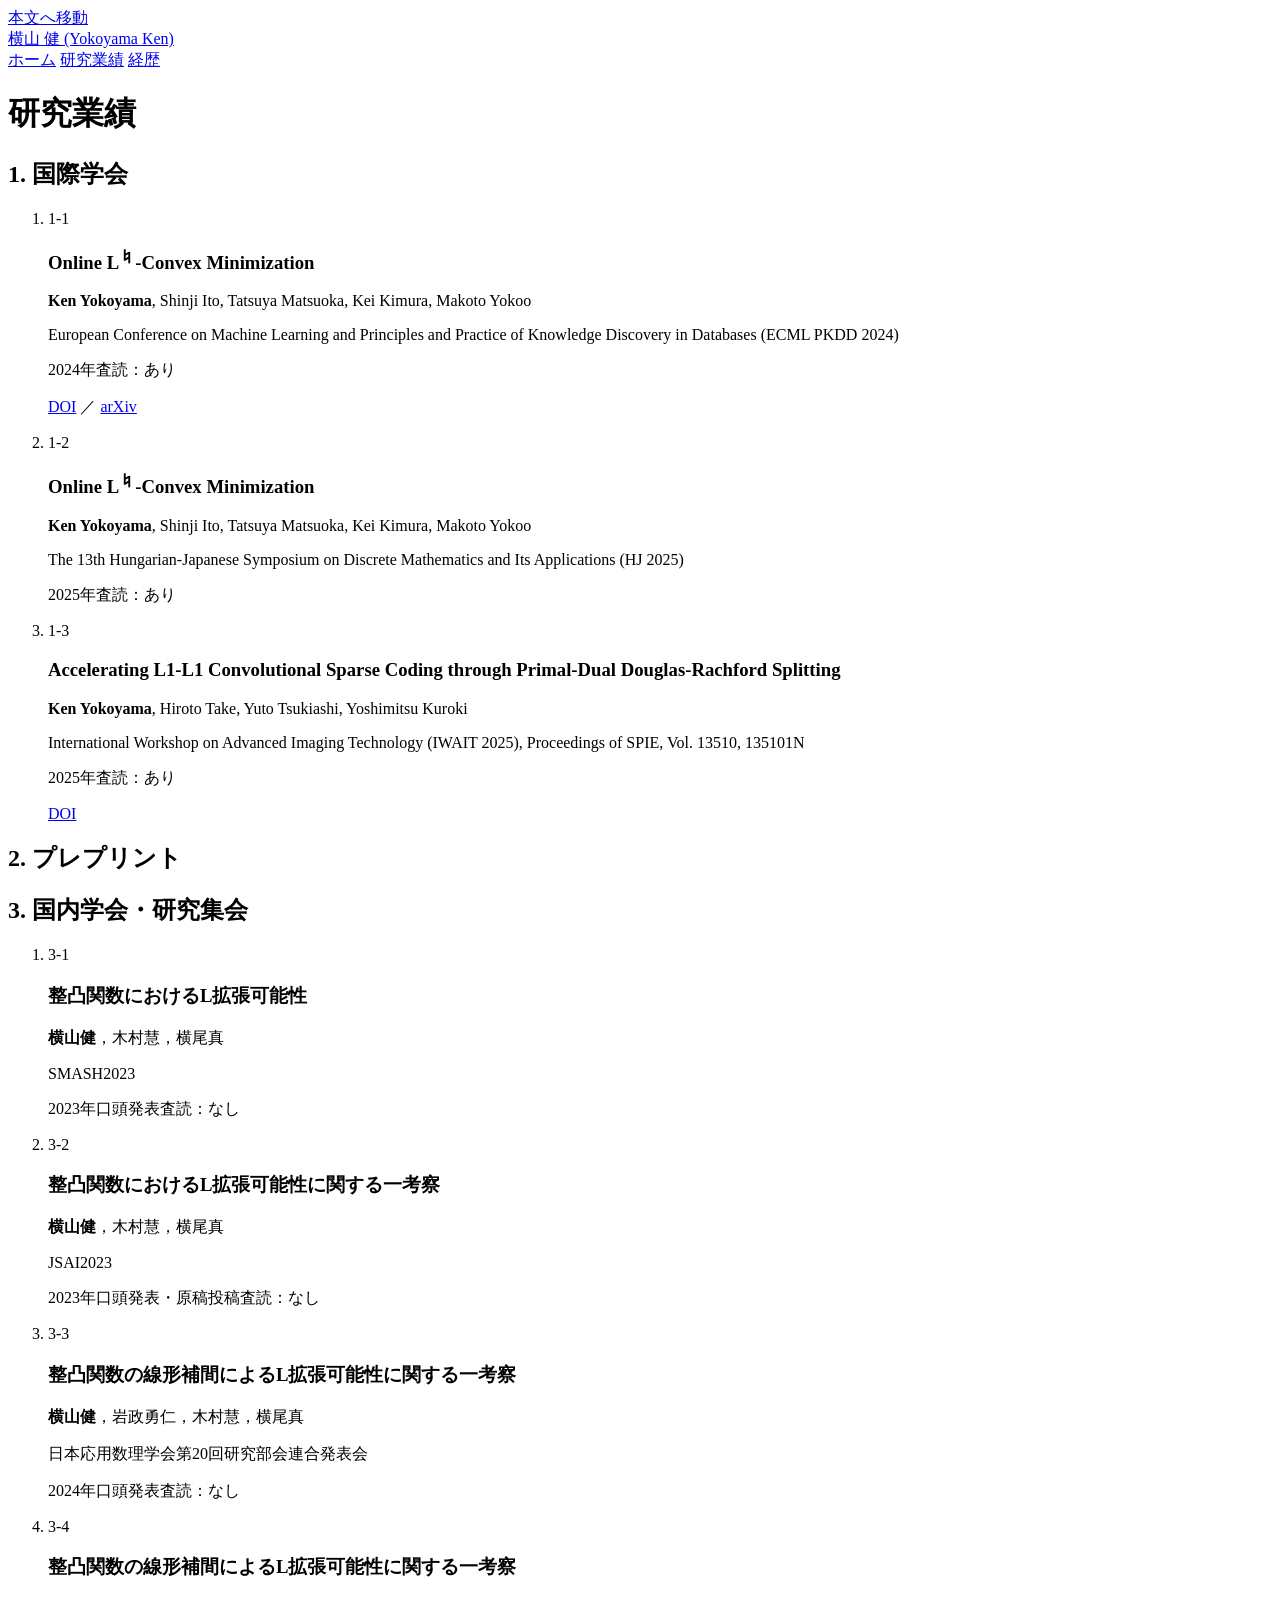
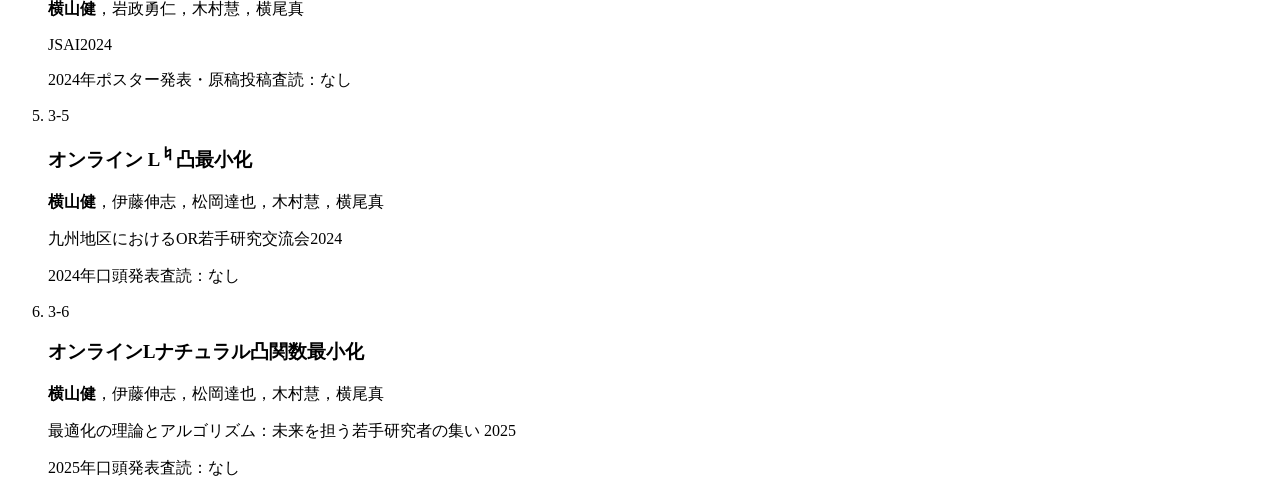
==== achievements.html @ 5b28d798 "Add files via upload" ====
<!doctype html>
<html lang="ja">
<head>
  <meta charset="utf-8">
  <meta name="viewport" content="width=device-width, initial-scale=1">
  <meta name="theme-color" content="#ffffff">
  <meta name="description" content="横山健の研究業績。国際学会、プレプリント、国内学会・研究集会。">
  <title>研究業績 | 横山 健 (Yokoyama Ken)</title>
  <link rel="stylesheet" href="style.css">
</head>
<body>
  <a class="skip-link" href="#main">本文へ移動</a>
  <header class="site-header">
    <div class="wrapper header-layout">
      <a class="site-name" href="index.html">横山 健 (Yokoyama Ken)</a>
      <nav class="global-nav" aria-label="メインメニュー">
        <a href="index.html">ホーム</a>
        <a href="achievements.html" aria-current="page">研究業績</a>
        <a href="cv.html">経歴</a>
      </nav>
    </div>
  </header>
  <main id="main">
    <div class="wrapper">
      <h1 class="page-title">研究業績</h1>

      <section class="pub-section" id="international" aria-labelledby="international-title">
        <h2 id="international-title">1. 国際学会</h2>
        <ol class="works">
          <li class="work">
            <span class="work-number">1-1</span>
            <div>
              <h3 class="work-title">Online <span class="math-lnatural" aria-label="L ナチュラル">L<sup>♮</sup></span>-Convex Minimization</h3>
              <p class="work-byline"><strong class="self-author">Ken Yokoyama</strong>, Shinji Ito, Tatsuya Matsuoka, Kei Kimura, Makoto Yokoo</p>
              <p class="work-source">European Conference on Machine Learning and Principles and Practice of Knowledge Discovery in Databases (ECML PKDD 2024)</p>
              <p class="work-meta"><span class="work-year">2024年</span><span class="work-review">査読：あり</span></p>
              <p class="work-links"><a href="https://doi.org/10.1007/978-3-031-70362-1_19" target="_blank" rel="noopener noreferrer">DOI</a> <span class="link-divider">／</span> <a href="https://arxiv.org/abs/2404.17158" target="_blank" rel="noopener noreferrer">arXiv</a></p>
            </div>
          </li>
          <li class="work">
            <span class="work-number">1-2</span>
            <div>
              <h3 class="work-title">Online <span class="math-lnatural" aria-label="L ナチュラル">L<sup>♮</sup></span>-Convex Minimization</h3>
              <p class="work-byline"><strong class="self-author">Ken Yokoyama</strong>, Shinji Ito, Tatsuya Matsuoka, Kei Kimura, Makoto Yokoo</p>
              <p class="work-source">The 13th Hungarian-Japanese Symposium on Discrete Mathematics and Its Applications (HJ 2025)</p>
              <p class="work-meta"><span class="work-year">2025年</span><span class="work-review">査読：あり</span></p>
              <!-- <p class="work-links"><a href="https://sites.google.com/view/hj2025/home" target="_blank" rel="noopener noreferrer">会議公式サイト</a></p> -->
            </div>
          </li>

        <li class="work">
          <span class="work-number">1-3</span>
          <div>
            <h3 class="work-title">Accelerating L1-L1 Convolutional Sparse Coding through Primal-Dual Douglas-Rachford Splitting</h3>
            <p class="work-byline"><strong class="self-author">Ken Yokoyama</strong>, Hiroto Take, Yuto Tsukiashi, Yoshimitsu Kuroki</p>
            <p class="work-source">International Workshop on Advanced Imaging Technology (IWAIT 2025), Proceedings of SPIE, Vol. 13510, 135101N</p>
            <p class="work-meta"><span class="work-year">2025年</span><span class="work-review">査読：あり</span></p>
            <p class="work-links"><a href="https://doi.org/10.1117/12.3058031" target="_blank" rel="noopener noreferrer">DOI</a></p>
          </div>
        </li>
        </ol>
      </section>
      <section class="pub-section" id="preprints" aria-labelledby="preprints-title">
        <h2 id="preprints-title">2. プレプリント</h2>
        <!-- <ol class="works">
          <li class="work">
            <span class="work-number">2-1</span>
            <div>
              <h3 class="work-title">Online <span class="math-lnatural" aria-label="L ナチュラル">L<sup>♮</sup></span>-Convex Minimization</h3>
              <p class="work-byline"><strong class="self-author">Ken Yokoyama</strong>, Shinji Ito, Tatsuya Matsuoka, Kei Kimura, Makoto Yokoo</p>
              <p class="work-source">arXiv:2404.17158</p>
              <p class="work-meta"><span class="work-year">2024年</span><span class="work-review">査読：［あり／なし］</span></p>
              <p class="work-links"><a href="https://arxiv.org/abs/2404.17158" target="_blank" rel="noopener noreferrer">arXiv</a> <span class="link-divider">／</span> <a href="https://arxiv.org/pdf/2404.17158" target="_blank" rel="noopener noreferrer">PDF</a></p>
            </div>
          </li>
        </ol> -->
      </section>
      <section class="pub-section" id="domestic" aria-labelledby="domestic-title">
        <h2 id="domestic-title">3. 国内学会・研究集会</h2>
        <ol class="works">
          <li class="work">
            <span class="work-number">3-1</span>
            <div>
              <h3 class="work-title">整凸関数におけるL拡張可能性</h3>
              <p class="work-byline"><strong class="self-author">横山健</strong>，木村慧，横尾真</p>
              <p class="work-source">SMASH2023</p>
              <p class="work-meta"><span class="work-year">2023年</span><span class="work-kind">口頭発表</span><span class="work-review">査読：なし</span></p>
            </div>
          </li>
          <li class="work">
            <span class="work-number">3-2</span>
            <div>
              <h3 class="work-title">整凸関数におけるL拡張可能性に関する一考察</h3>
              <p class="work-byline"><strong class="self-author">横山健</strong>，木村慧，横尾真</p>
              <p class="work-source">JSAI2023</p>
              <p class="work-meta"><span class="work-year">2023年</span><span class="work-kind">口頭発表・原稿投稿</span><span class="work-review">査読：なし</span></p>
            </div>
          </li>
          <li class="work">
            <span class="work-number">3-3</span>
            <div>
              <h3 class="work-title">整凸関数の線形補間によるL拡張可能性に関する一考察</h3>
              <p class="work-byline"><strong class="self-author">横山健</strong>，岩政勇仁，木村慧，横尾真</p>
              <p class="work-source">日本応用数理学会第20回研究部会連合発表会</p>
              <p class="work-meta"><span class="work-year">2024年</span><span class="work-kind">口頭発表</span><span class="work-review">査読：なし</span></p>
            </div>
          </li>
          <li class="work">
            <span class="work-number">3-4</span>
            <div>
              <h3 class="work-title">整凸関数の線形補間によるL拡張可能性に関する一考察</h3>
              <p class="work-byline"><strong class="self-author">横山健</strong>，岩政勇仁，木村慧，横尾真</p>
              <p class="work-source">JSAI2024</p>
              <p class="work-meta"><span class="work-year">2024年</span><span class="work-kind">ポスター発表・原稿投稿</span><span class="work-review">査読：なし</span></p>
            </div>
          </li>
            <li class="work">
            <span class="work-number">3-5</span>
            <div>
              <h3 class="work-title">オンライン <span class="math-lnatural" aria-label="L ナチュラル">L<sup>♮</sup></span>凸最小化</h3>
              <p class="work-byline"><strong class="self-author">横山健</strong>，伊藤伸志，松岡達也，木村慧，横尾真</p>
              <p class="work-source">九州地区におけるOR若手研究交流会2024</p>
              <p class="work-meta"><span class="work-year">2024年</span><span class="work-kind">口頭発表</span><span class="work-review">査読：なし</span></p>
            </div>
          </li>
          <li class="work">
            <span class="work-number">3-6</span>
            <div>
              <h3 class="work-title">オンラインLナチュラル凸関数最小化</h3>
              <p class="work-byline"><strong class="self-author">横山健</strong>，伊藤伸志，松岡達也，木村慧，横尾真</p>
              <p class="work-source">最適化の理論とアルゴリズム：未来を担う若手研究者の集い 2025</p>
              <p class="work-meta"><span class="work-year">2025年</span><span class="work-kind">口頭発表</span><span class="work-review">査読：なし</span></p>
            </div>
          </li>
        </ol>
      </section>
    </div>
  </main>
</body>
</html>
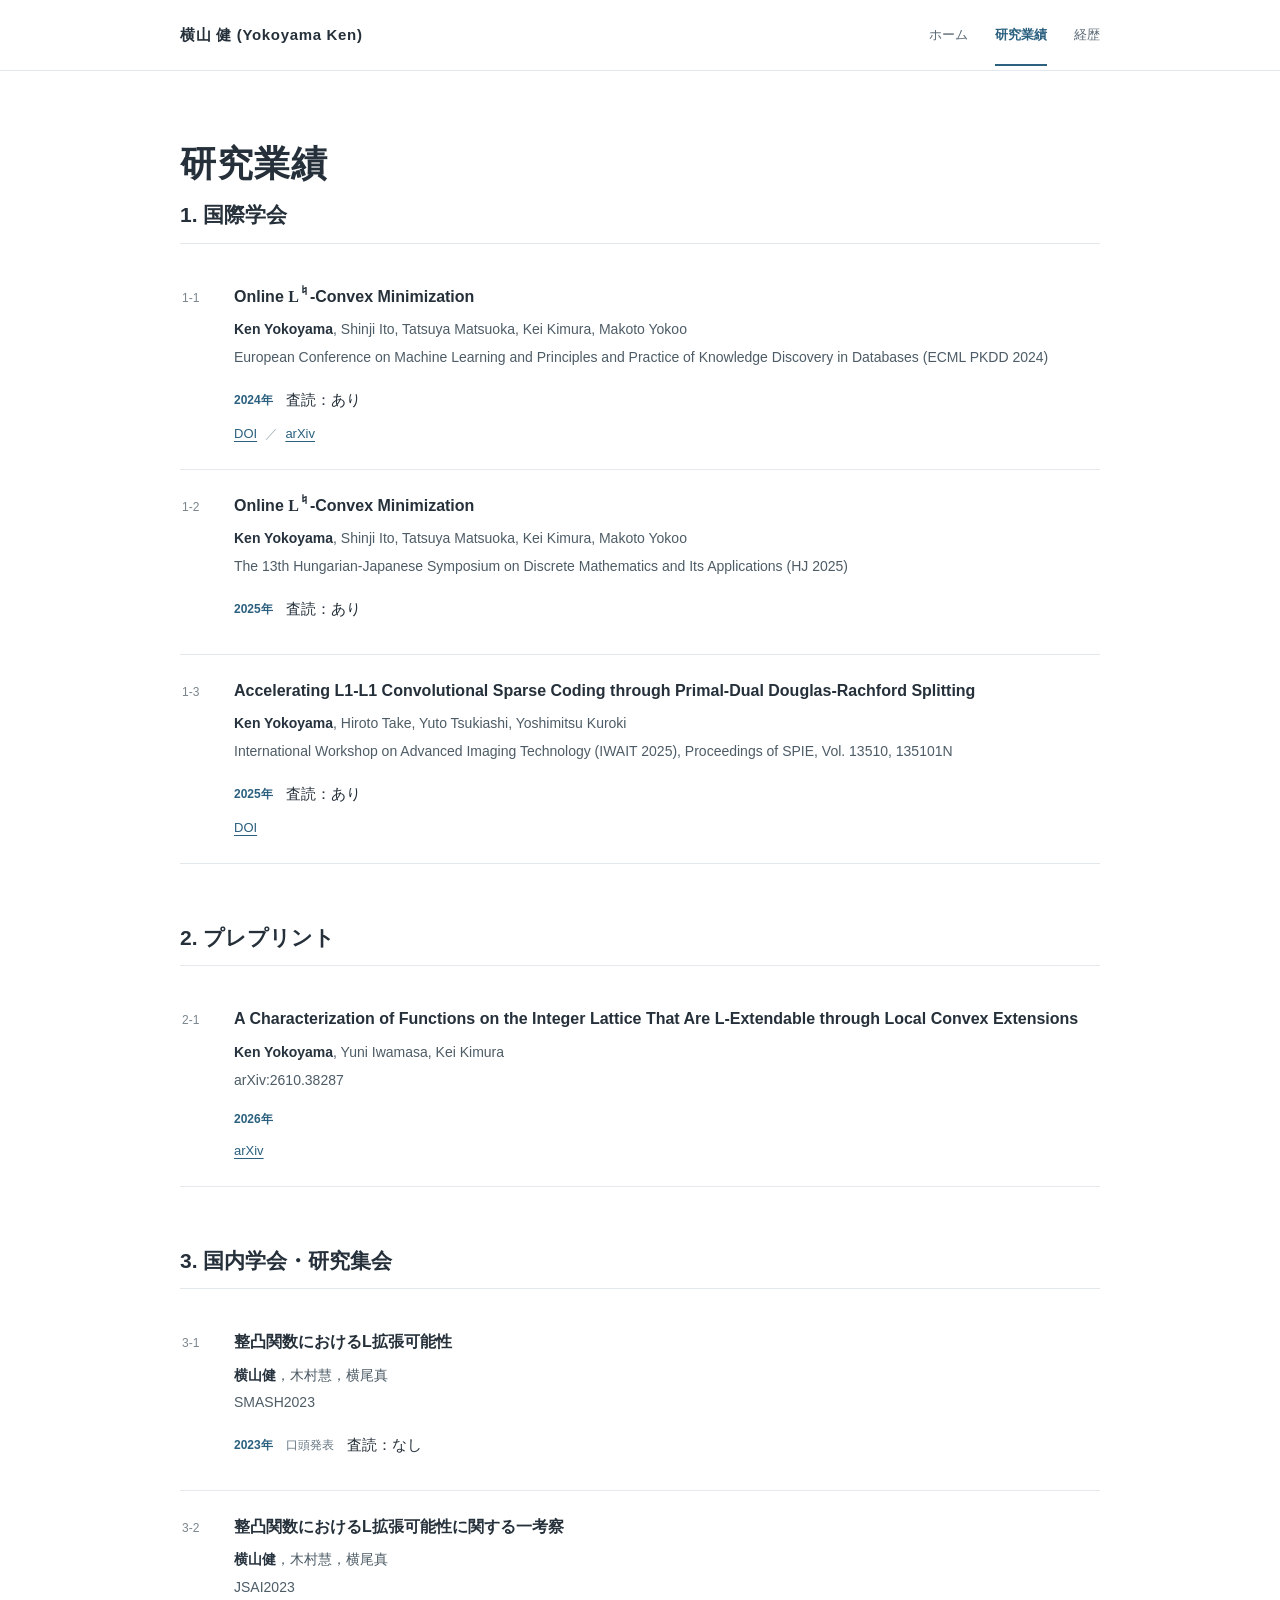
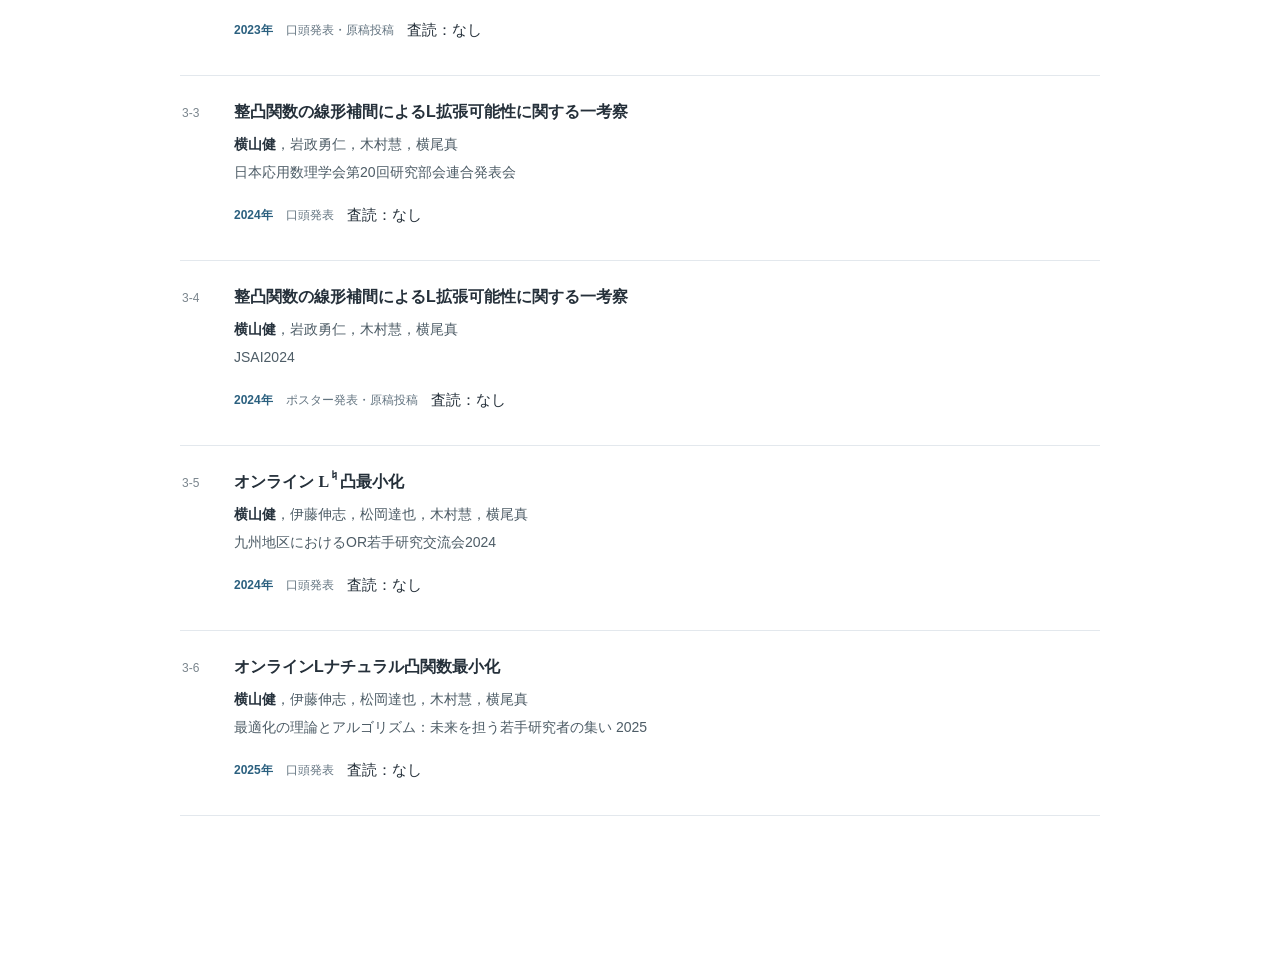
==== commit 7c4fde5a: "Add files via upload" ====
--- a/achievements.html
+++ b/achievements.html
@@ -62,18 +62,20 @@
       </section>
       <section class="pub-section" id="preprints" aria-labelledby="preprints-title">
         <h2 id="preprints-title">2. プレプリント</h2>
-        <!-- <ol class="works">
-          <li class="work">
-            <span class="work-number">2-1</span>
-            <div>
-              <h3 class="work-title">Online <span class="math-lnatural" aria-label="L ナチュラル">L<sup>♮</sup></span>-Convex Minimization</h3>
-              <p class="work-byline"><strong class="self-author">Ken Yokoyama</strong>, Shinji Ito, Tatsuya Matsuoka, Kei Kimura, Makoto Yokoo</p>
-              <p class="work-source">arXiv:2404.17158</p>
-              <p class="work-meta"><span class="work-year">2024年</span><span class="work-review">査読：［あり／なし］</span></p>
-              <p class="work-links"><a href="https://arxiv.org/abs/2404.17158" target="_blank" rel="noopener noreferrer">arXiv</a> <span class="link-divider">／</span> <a href="https://arxiv.org/pdf/2404.17158" target="_blank" rel="noopener noreferrer">PDF</a></p>
-            </div>
-          </li>
-        </ol> -->
+        <ol class="works">
+
+        <li class="work">
+          <span class="work-number">2-1</span>
+          <div>
+            <h3 class="work-title">A Characterization of Functions on the Integer Lattice That Are L-Extendable through Local Convex Extensions</h3>
+            <p class="work-byline"><strong class="self-author">Ken Yokoyama</strong>, Yuni Iwamasa, Kei Kimura</p>
+            <p class="work-source">arXiv:2610.38287</p>
+            <p class="work-meta"><span class="work-year">2026年</span></p>
+            <p class="work-links"><a href="https://arxiv.org/abs/2610.38287" target="_blank" rel="noopener noreferrer">arXiv</a>
+          </div>
+        </li>
+
+        </ol>
       </section>
       <section class="pub-section" id="domestic" aria-labelledby="domestic-title">
         <h2 id="domestic-title">3. 国内学会・研究集会</h2>
--- a/style.css
+++ b/style.css
@@ -0,0 +1,116 @@
+/* 研究者ホームページ：シンプルな日本語版（独自CSS） */
+:root {
+  color-scheme: light;
+  --ink: #25303a;
+  --muted: #596772;
+  --link: #2b607f;
+  --border: #e3e8ed;
+  --surface: #f8fafb;
+  --max: 920px;
+}
+*, *::before, *::after { box-sizing: border-box; }
+html { scroll-behavior: smooth; }
+body {
+  margin: 0;
+  font-family: -apple-system, BlinkMacSystemFont, "Hiragino Kaku Gothic ProN", "Hiragino Sans", "Yu Gothic", Meiryo, sans-serif;
+  font-size: 15px;
+  line-height: 1.85;
+  color: var(--ink);
+  background: #fff;
+  -webkit-font-smoothing: antialiased;
+}
+a { color: var(--link); text-underline-offset: 3px; text-decoration-thickness: 1px; }
+a:hover { color: #17405d; }
+a:focus-visible { outline: 2px solid #648da7; outline-offset: 4px; }
+.wrapper { width: min(calc(100% - 52px), var(--max)); margin-inline: auto; }
+.skip-link { position: absolute; left: 12px; top: -80px; background: #fff; padding: 7px 15px; z-index: 4; }
+.skip-link:focus { top: 12px; }
+.site-header { border-bottom: 1px solid var(--border); }
+.header-layout { display: flex; align-items: center; justify-content: space-between; gap: 24px; min-height: 70px; }
+.site-name { color: var(--ink); font-size: 15px; font-weight: 700; text-decoration: none; letter-spacing: .045em; white-space: nowrap; }
+.global-nav { display: flex; flex-wrap: wrap; gap: 8px 27px; align-items: center; }
+.global-nav a { font-size: 13px; text-decoration: none; color: #586773; padding: 19px 0 16px; border-bottom: 2px solid transparent; }
+.global-nav a:hover, .global-nav a[aria-current="page"] { color: var(--link); }
+.global-nav a[aria-current="page"] { border-bottom-color: var(--link); font-weight: 700; }
+main { min-height: calc(100vh - 140px); padding: 68px 0 96px; }
+.page-title { margin: 0 0 10px; font-size: clamp(29px, 3.5vw, 36px); letter-spacing: .025em; font-weight: 700; line-height: 1.4; }
+.page-lead { margin: 0 0 46px; color: var(--muted); font-size: 14px; }
+
+/* ホーム：写真＋最小限のプロフィール */
+.intro { display: grid; grid-template-columns: 210px 1fr; gap: 56px; align-items: start; }
+.portrait { margin: 0; width: 210px; }
+.portrait img { display: block; width: 100%; height: auto; aspect-ratio: 4 / 5; object-fit: cover; object-position: 50% 30%; border-radius: 5px; background: #eff2f2; }
+.intro-content h1 { margin: -5px 0 9px; font-size: clamp(32px, 4.1vw, 43px); line-height: 1.4; font-weight: 700; letter-spacing: .08em; }
+.affiliation { margin: 0 0 7px; color: #4c5d69; font-size: 15px; }
+.role { margin: 0; color: #74818a; font-size: 13px; }
+.home-block { margin-top: 38px; }
+.home-block:first-of-type { margin-top: 41px; }
+.home-block h2 { font-size: 18px; font-weight: 700; margin: 0 0 10px; padding-bottom: 8px; border-bottom: 1px solid var(--border); }
+.home-block p { margin: 0; font-size: 14px; color: #42525d; }
+.interest-list { margin: 0; padding-left: 1.5em; font-size: 14px; color: #42525d; }
+.interest-list li { padding: 1px 0; }
+.contact-links { display: flex; flex-wrap: wrap; gap: 4px 16px; margin-top: 8px; }
+.mini-note { display: block; color: #89949a; font-size: 12px; margin-top: 8px; }
+
+/* 研究業績：メニューはひとつ、ページ内に発表種別ごとの節を設ける */
+.pub-index { display: flex; flex-wrap: wrap; gap: 10px 24px; margin: -20px 0 45px; font-size: 13px; }
+.pub-index a { text-decoration: none; border-bottom: 1px solid #a7c2d0; }
+.pub-section { margin: 0 0 58px; scroll-margin-top: 35px; }
+.pub-section h2 { margin: 0 0 17px; font-size: 21px; line-height: 1.5; padding: 0 0 12px; border-bottom: 1px solid var(--border); }
+.pub-type { font-size: 13px; font-weight: normal; color: #667480; margin-left: 5px; }
+.works { margin: 0; padding: 0; list-style: none; }
+.work { display: grid; grid-template-columns: 38px minmax(0,1fr); gap: 14px; border-bottom: 1px solid var(--border); padding: 23px 2px; }
+.work-number { font-variant-numeric: tabular-nums; font-size: 12px; color: #7a858d; padding-top: 3px; white-space: nowrap; }
+.work-title { margin: 0 0 7px; font-size: 16px; font-weight: 650; line-height: 1.65; overflow-wrap: anywhere; }
+.work-byline, .work-source { margin: 2px 0; font-size: 14px; color: #4d5c66; }
+.work-meta { display: flex; flex-wrap: wrap; gap: 10px 13px; align-items: center; margin-bottom: 8px; }
+.work-year { font-size: 12px; font-weight: 700; color: var(--link); font-variant-numeric: tabular-nums; }
+.work-kind { color: #637480; font-size: 12px; }
+.work-links { font-size: 13px; margin: 8px 0 0; }
+.self-author { font-weight: 750; color: #26323d; }
+.math-lnatural { white-space: nowrap; font-family: Georgia, "Times New Roman", serif; font-style: normal; }
+.math-lnatural sup { font-size: .68em; line-height: 0; position: relative; top: -.13em; }
+.link-divider { color: #a4b1ba; margin: 0 4px; }
+.draft-info { margin: 18px 0 0; padding: 11px 15px; border-left: 3px solid #b8cbd7; background: var(--surface); color: #61717d; font-size: 12px; }
+
+/* 経歴：参考サイトのように項目ごとに見出しと日付を整理 */
+.cv-section { margin: 0 0 52px; }
+.cv-section h2 { margin: 0 0 16px; border-bottom: 1px solid var(--border); padding: 0 0 11px; font-size: 21px; line-height: 1.5; }
+.timeline { margin: 0; padding: 0; list-style: none; }
+.timeline li { display: grid; grid-template-columns: 185px 1fr; gap: 22px; padding: 15px 0; border-bottom: 1px solid #f0f2f4; }
+.timeline time, .timeline .date { font-size: 13px; color: #65737c; white-space: normal; }
+.timeline p { margin: 0; font-size: 14px; }
+.timeline .subtext { margin-top: 4px; color: #73818a; font-size: 12px; }
+.empty-note { color: #818d94; margin: 0; font-size: 13px; }
+.site-footer { border-top: 1px solid var(--border); }
+.footer-layout { display: flex; flex-wrap: wrap; align-items: center; justify-content: space-between; gap: 8px 20px; min-height: 72px; font-size: 12px; color: #88949d; }
+.footer-layout a { color: #6c7d87; text-decoration: none; }
+@media (max-width: 760px) {
+  main { padding: 45px 0 68px; }
+  .intro { grid-template-columns: 180px 1fr; gap: 33px; }
+  .portrait { width: 180px; }
+  .home-block { margin-top: 29px; }
+  .home-block:first-of-type { margin-top: 28px; }
+  .intro-content h1 { font-size: 36px; }
+  .timeline li { grid-template-columns: 130px 1fr; gap: 16px; }
+}
+@media (max-width: 560px) {
+  .wrapper { width: min(calc(100% - 38px), var(--max)); }
+  .header-layout { display: block; min-height: auto; padding-top: 15px; }
+  .global-nav { gap: 0 23px; }
+  .global-nav a { padding: 7px 0 11px; font-size: 13px; }
+  .intro { display: flex; flex-direction: column; gap: 25px; }
+  .portrait { width: 174px; }
+  .intro-content { width: 100%; }
+  .intro-content h1 { font-size: 33px; margin-bottom: 6px; }
+  .affiliation { font-size: 14px; }
+  .page-lead { margin-bottom: 34px; }
+  .work { grid-template-columns: 34px minmax(0,1fr); gap: 10px; padding: 20px 1px; }
+  .pub-index { margin: -12px 0 30px; gap: 7px 20px; }
+  .pub-section h2 { font-size: 19px; }
+  .work-number { font-size: 11px; }
+  .work-title { font-size: 15px; }
+  .timeline li { display: block; padding: 14px 0; }
+  .timeline .date, .timeline time { display: block; margin-bottom: 3px; }
+}
+@media (prefers-reduced-motion: reduce) { html { scroll-behavior: auto; } }
